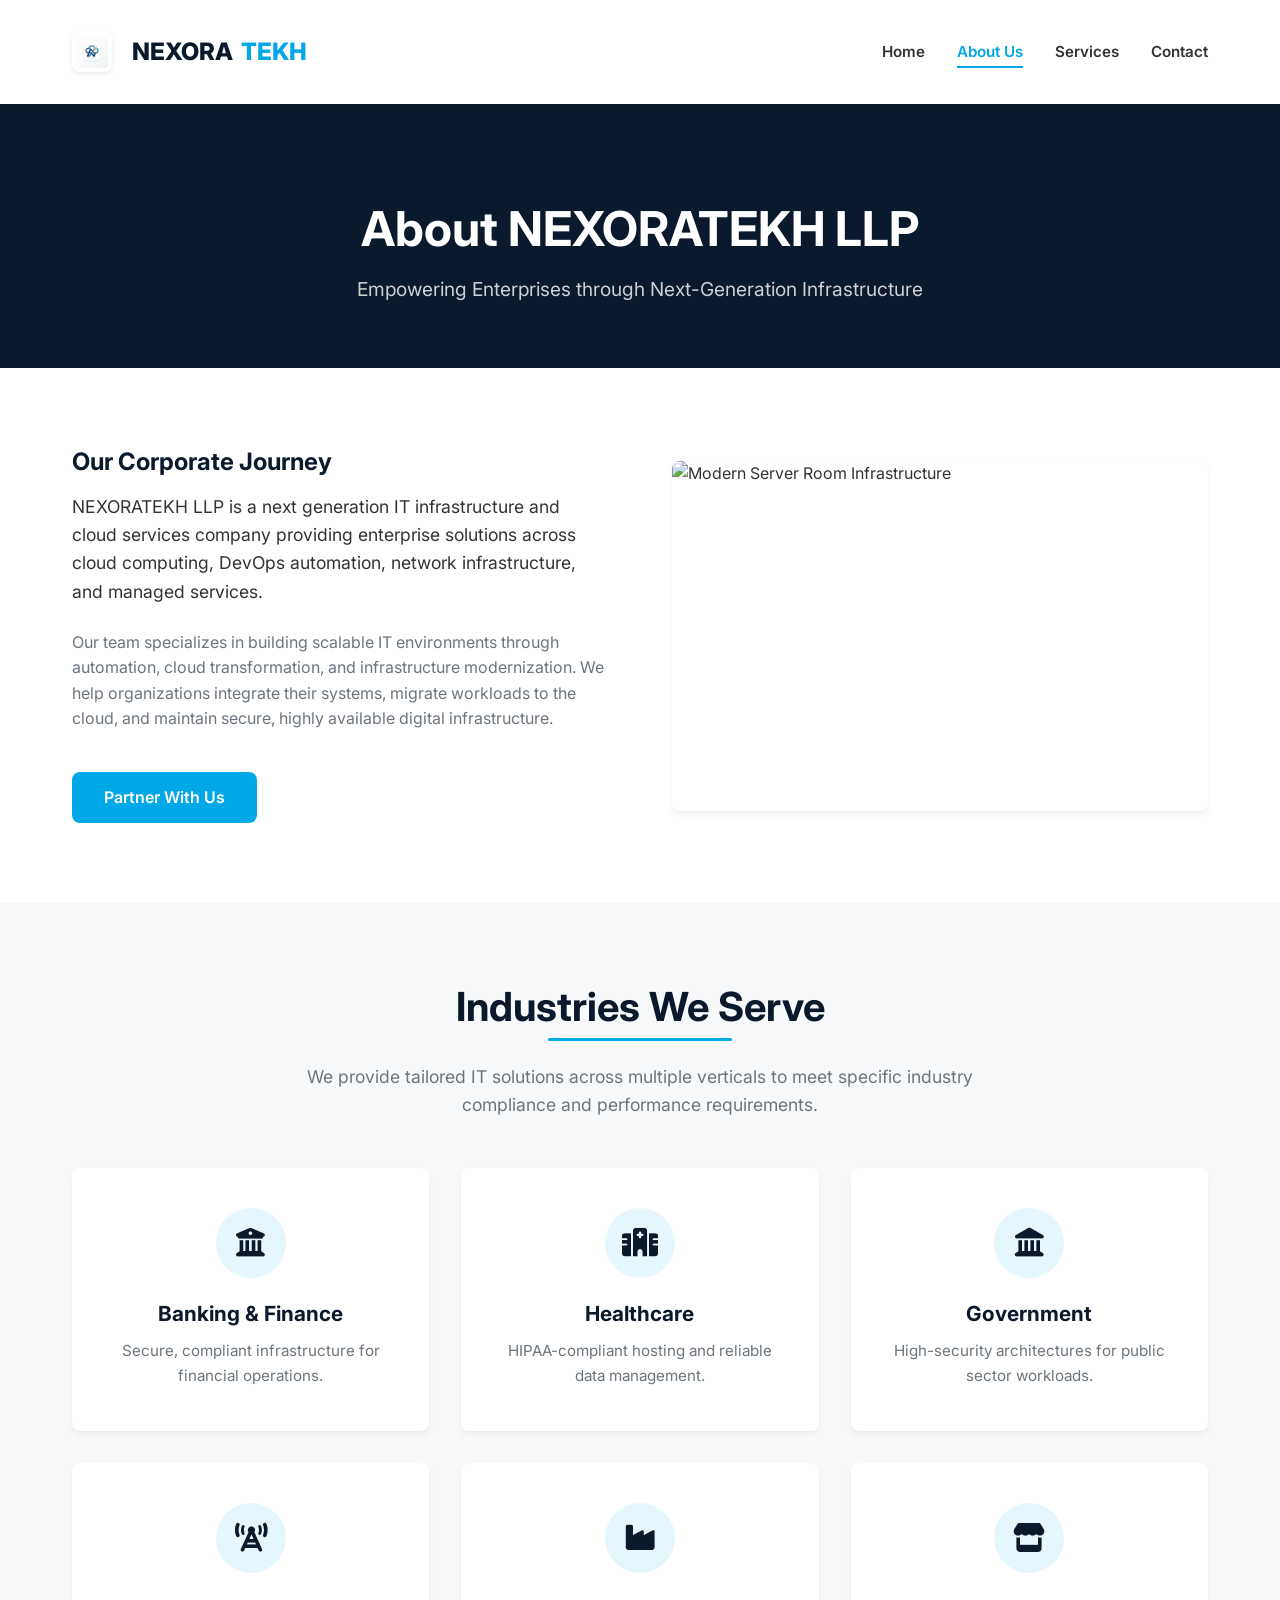
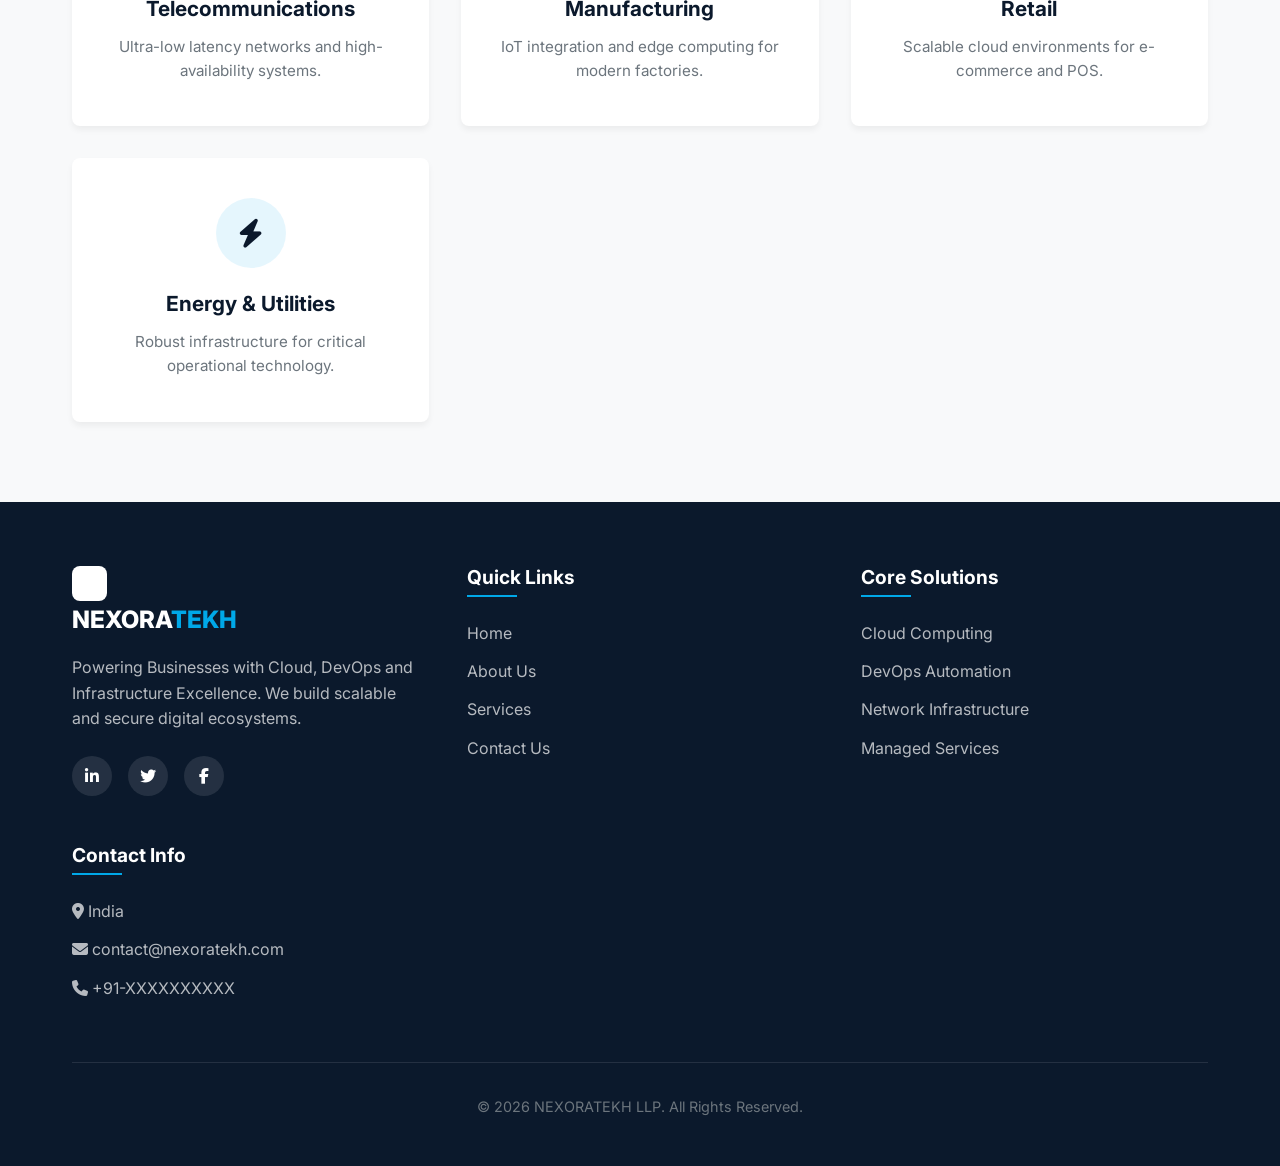
==== about.html @ eac4d5df "sample website" ====
<!DOCTYPE html>
<html lang="en">
<head>
    <meta charset="UTF-8">
    <meta name="viewport" content="width=device-width, initial-scale=1.0">
    <title>About Us | NEXORATEKH LLP</title>
    <meta name="description" content="NEXORATEKH LLP is a next generation IT infrastructure and cloud services company providing enterprise solutions.">
    
    <!-- Google Fonts -->
    <link rel="preconnect" href="https://fonts.googleapis.com">
    <link rel="preconnect" href="https://fonts.gstatic.com" crossorigin>
    <link href="https://fonts.googleapis.com/css2?family=Inter:wght@300;400;500;600;700;800&display=swap" rel="stylesheet">
    
    <!-- Font Awesome for Icons -->
    <link rel="stylesheet" href="https://cdnjs.cloudflare.com/ajax/libs/font-awesome/6.4.0/css/all.min.css">
    
    <!-- Custom CSS -->
    <link rel="stylesheet" href="styles.css">
</head>
<body>
    <!-- Global Header / Navigation -->
    <header>
        <div class="nav-container">
            <a href="index.html" class="logo">
                <img src="images/logo.png" alt="Nexoratekh Icon" class="logo-img">
                NEXORA<span>TEKH</span>
            </a>
            
            <button class="nav-toggle" id="nav-toggle" aria-label="Toggle navigation">
                <i class="fa-solid fa-bars"></i>
            </button>
            
            <nav class="nav-links" id="nav-links">
                <a href="index.html">Home</a>
                <a href="about.html" class="active">About Us</a>
                <a href="services.html">Services</a>
                <a href="contact.html">Contact</a>
            </nav>
        </div>
    </header>

    <!-- Page Header -->
    <section class="page-header">
        <div class="container animate-on-scroll">
            <h1>About NEXORATEKH LLP</h1>
            <p>Empowering Enterprises through Next-Generation Infrastructure</p>
        </div>
    </section>

    <!-- About Content -->
    <section class="section section-bg-white">
        <div class="container">
            <div class="about-grid">
                <div class="about-content animate-on-scroll">
                    <h2>Our Corporate Journey</h2>
                    <p style="font-size: 1.1rem; color: var(--text-main); margin-bottom: 1.5rem;">
                        NEXORATEKH LLP is a next generation IT infrastructure and cloud services company providing enterprise solutions across cloud computing, DevOps automation, network infrastructure, and managed services.
                    </p>
                    <p>
                        Our team specializes in building scalable IT environments through automation, cloud transformation, and infrastructure modernization. We help organizations integrate their systems, migrate workloads to the cloud, and maintain secure, highly available digital infrastructure.
                    </p>
                    <a href="contact.html" class="btn btn-primary" style="margin-top: 1.5rem;">Partner With Us</a>
                </div>
                <div class="about-image animate-on-scroll" style="transition-delay: 0.2s;">
                    <img src="https://images.unsplash.com/photo-1551434678-e076c223a692?ixlib=rb-4.0.3&auto=format&fit=crop&w=800&q=80" alt="Modern Server Room Infrastructure" style="width: 100%; height: auto; object-fit: cover; min-height: 350px;">
                </div>
            </div>
        </div>
    </section>

    <!-- Industries We Serve -->
    <section class="section section-bg-light">
        <div class="container">
            <div class="section-title animate-on-scroll">
                <h2>Industries We Serve</h2>
                <p>We provide tailored IT solutions across multiple verticals to meet specific industry compliance and performance requirements.</p>
            </div>
            
            <div class="industries-list">
                <div class="industry-item animate-on-scroll">
                    <div class="industry-icon"><i class="fa-solid fa-building-columns"></i></div>
                    <h3>Banking & Finance</h3>
                    <p>Secure, compliant infrastructure for financial operations.</p>
                </div>
                <div class="industry-item animate-on-scroll">
                    <div class="industry-icon"><i class="fa-solid fa-hospital"></i></div>
                    <h3>Healthcare</h3>
                    <p>HIPAA-compliant hosting and reliable data management.</p>
                </div>
                <div class="industry-item animate-on-scroll">
                    <div class="industry-icon"><i class="fa-solid fa-landmark"></i></div>
                    <h3>Government</h3>
                    <p>High-security architectures for public sector workloads.</p>
                </div>
                <div class="industry-item animate-on-scroll">
                    <div class="industry-icon"><i class="fa-solid fa-tower-cell"></i></div>
                    <h3>Telecommunications</h3>
                    <p>Ultra-low latency networks and high-availability systems.</p>
                </div>
                <div class="industry-item animate-on-scroll">
                    <div class="industry-icon"><i class="fa-solid fa-industry"></i></div>
                    <h3>Manufacturing</h3>
                    <p>IoT integration and edge computing for modern factories.</p>
                </div>
                <div class="industry-item animate-on-scroll">
                    <div class="industry-icon"><i class="fa-solid fa-store"></i></div>
                    <h3>Retail</h3>
                    <p>Scalable cloud environments for e-commerce and POS.</p>
                </div>
                <div class="industry-item animate-on-scroll">
                    <div class="industry-icon"><i class="fa-solid fa-bolt"></i></div>
                    <h3>Energy & Utilities</h3>
                    <p>Robust infrastructure for critical operational technology.</p>
                </div>
            </div>
        </div>
    </section>

    <!-- Global Footer -->
    <footer>
        <div class="container">
            <div class="footer-top">
                <div class="footer-col">
                    <a href="index.html" class="logo" style="color:var(--text-light); margin-bottom:1rem; display:inline-block;">
                        <img src="images/logo.png" alt="Nexoratekh Icon" class="logo-img" style="vertical-align: middle; margin-right: 5px;"> NEXORA<span style="color:var(--accent-color);">TEKH</span>
                    </a>
                    <p>Powering Businesses with Cloud, DevOps and Infrastructure Excellence. We build scalable and secure digital ecosystems.</p>
                    <div class="social-links">
                        <a href="#"><i class="fa-brands fa-linkedin-in"></i></a>
                        <a href="#"><i class="fa-brands fa-twitter"></i></a>
                        <a href="#"><i class="fa-brands fa-facebook-f"></i></a>
                    </div>
                </div>
                
                <div class="footer-col">
                    <h3>Quick Links</h3>
                    <ul class="footer-links">
                        <li><a href="index.html">Home</a></li>
                        <li><a href="about.html">About Us</a></li>
                        <li><a href="services.html">Services</a></li>
                        <li><a href="contact.html">Contact Us</a></li>
                    </ul>
                </div>
                
                <div class="footer-col">
                    <h3>Core Solutions</h3>
                    <ul class="footer-links">
                        <li><a href="services.html">Cloud Computing</a></li>
                        <li><a href="services.html">DevOps Automation</a></li>
                        <li><a href="services.html">Network Infrastructure</a></li>
                        <li><a href="services.html">Managed Services</a></li>
                    </ul>
                </div>
                
                <div class="footer-col">
                    <h3>Contact Info</h3>
                    <ul class="footer-links">
                        <li><i class="fa-solid fa-location-dot"></i> India</li>
                        <li><i class="fa-solid fa-envelope"></i> contact@nexoratekh.com</li>
                        <li><i class="fa-solid fa-phone"></i> +91-XXXXXXXXXX</li>
                    </ul>
                </div>
            </div>
            
            <div class="footer-bottom">
                <p>&copy; 2026 NEXORATEKH LLP. All Rights Reserved.</p>
            </div>
        </div>
    </footer>

    <!-- Custom Scripts -->
    <script src="script.js"></script>
</body>
</html>
---- styles.css ----
/* 
 * NEXORATEKH LLP - Corporate Website Styles
 * Primary colors: Dark Blue, Tech Blue, Cyan/Light Blue
 */

:root {
  /* Color Palette */
  --primary-color: #0B192C;
  --secondary-color: #1E3E62;
  --accent-color: #00A8E8;
  --accent-hover: #008CBA;
  
  --bg-light: #F8F9FA;
  --bg-white: #FFFFFF;
  --bg-gray: #E9ECEF;
  --bg-dark: #121212;
  
  --text-main: #333333;
  --text-muted: #6C757D;
  --text-light: #FFFFFF;
  
  /* Typography */
  --font-family: 'Inter', -apple-system, BlinkMacSystemFont, "Segoe UI", Roboto, "Helvetica Neue", Arial, sans-serif;
  
  /* Utilities */
  --transition-speed: 0.3s;
  --border-radius: 8px;
  --box-shadow: 0 4px 6px rgba(0, 0, 0, 0.05);
  --box-shadow-hover: 0 10px 20px rgba(0, 0, 0, 0.1);
}

/* Reset & Base Styles */
* {
  margin: 0;
  padding: 0;
  box-sizing: border-box;
}

html {
  scroll-behavior: smooth;
}

body {
  font-family: var(--font-family);
  color: var(--text-main);
  background-color: var(--bg-light);
  line-height: 1.6;
  overflow-x: hidden;
}

a {
  text-decoration: none;
  color: var(--accent-color);
  transition: color var(--transition-speed);
}

a:hover {
  color: var(--accent-hover);
}

ul {
  list-style: none;
}

img {
  max-width: 100%;
  height: auto;
  display: block;
}

/* Typography elements */
h1, h2, h3, h4, h5, h6 {
  color: var(--primary-color);
  margin-bottom: 1rem;
  font-weight: 700;
  line-height: 1.2;
}

p {
  margin-bottom: 1rem;
  color: var(--text-muted);
}

/* Layout Containers */
.container {
  max-width: 1200px;
  margin: 0 auto;
  padding: 0 2rem;
}

.section {
  padding: 5rem 0;
}

.section-bg-white {
  background-color: var(--bg-white);
}

.section-bg-light {
  background-color: var(--bg-light);
}

.section-bg-dark {
  background-color: var(--primary-color);
  color: var(--text-light);
}

.section-bg-dark h1, .section-bg-dark h2, .section-bg-dark h3, .section-bg-dark p {
  color: var(--text-light);
}

/* Section Titles */
.section-title {
  text-align: center;
  margin-bottom: 3rem;
}

.section-title h2 {
  font-size: 2.5rem;
  position: relative;
  display: inline-block;
}

.section-title h2::after {
  content: '';
  position: absolute;
  width: 50%;
  height: 3px;
  background-color: var(--accent-color);
  bottom: -10px;
  left: 25%;
  border-radius: 2px;
}

.section-title p {
  margin-top: 1rem;
  font-size: 1.1rem;
  max-width: 700px;
  margin-left: auto;
  margin-right: auto;
}

/* Buttons */
.btn {
  display: inline-block;
  padding: 0.8rem 2rem;
  border-radius: var(--border-radius);
  font-weight: 600;
  text-align: center;
  cursor: pointer;
  transition: all var(--transition-speed);
  border: none;
  font-size: 1rem;
}

.btn-primary {
  background-color: var(--accent-color);
  color: var(--bg-white);
}

.btn-primary:hover {
  background-color: var(--accent-hover);
  color: var(--bg-white);
  transform: translateY(-2px);
  box-shadow: 0 4px 10px rgba(0, 168, 232, 0.3);
}

.btn-secondary {
  background-color: transparent;
  color: var(--text-light);
  border: 2px solid var(--text-light);
}

.btn-secondary:hover {
  background-color: var(--text-light);
  color: var(--primary-color);
  transform: translateY(-2px);
}

.btn-outline {
  background-color: transparent;
  color: var(--primary-color);
  border: 2px solid var(--primary-color);
}

.btn-outline:hover {
  background-color: var(--primary-color);
  color: var(--text-light);
  transform: translateY(-2px);
}

/* Navigation */
header {
  background-color: var(--bg-white);
  box-shadow: 0 2px 10px rgba(0, 0, 0, 0.1);
  position: sticky;
  top: 0;
  z-index: 1000;
  transition: all var(--transition-speed);
}

.nav-container {
  display: flex;
  justify-content: space-between;
  align-items: center;
  padding: 1rem 2rem;
  max-width: 1200px;
  margin: 0 auto;
}

.logo {
  font-size: 1.5rem;
  font-weight: 800;
  color: var(--primary-color);
  display: flex;
  align-items: center;
  gap: 0.5rem;
}

.logo span {
  color: var(--accent-color);
}

.logo-img {
  width: 40px;
  height: 40px;
  object-fit: cover;
  border-radius: 8px; /* Rounded square */
  padding: 4px; /* Padding inside the box */
  background-color: var(--bg-white);
  box-shadow: 0 2px 5px rgba(0, 0, 0, 0.08); /* Light box shadow to define the box */
  margin-right: 12px;
  display: flex;
  align-items: center;
  justify-content: center;
}

.nav-links {
  display: flex;
  gap: 2rem;
  align-items: center;
}

.nav-links a {
  color: var(--text-main);
  font-weight: 600;
  font-size: 0.95rem;
  position: relative;
}

.nav-links a::after {
  content: '';
  position: absolute;
  width: 0;
  height: 2px;
  background-color: var(--accent-color);
  bottom: -4px;
  left: 0;
  transition: width var(--transition-speed);
}

.nav-links a:hover::after,
.nav-links a.active::after {
  width: 100%;
}

.nav-links a:hover,
.nav-links a.active {
  color: var(--accent-color);
}

.nav-toggle {
  display: none;
  background: none;
  border: none;
  font-size: 1.5rem;
  color: var(--primary-color);
  cursor: pointer;
}

/* Hero Section */
.hero {
  background: linear-gradient(135deg, var(--primary-color) 0%, var(--secondary-color) 100%);
  color: var(--text-light);
  padding: 8rem 0;
  text-align: center;
  position: relative;
  overflow: hidden;
}

.hero::before {
  content: '';
  position: absolute;
  top: 0;
  left: 0;
  width: 100%;
  height: 100%;
  background: url('data:image/svg+xml;utf8,<svg width="100" height="100" viewBox="0 0 100 100" xmlns="http://www.w3.org/2000/svg"><circle cx="50" cy="50" r="1" fill="rgba(255,255,255,0.1)"/></svg>') repeat;
  opacity: 0.5;
  z-index: 0;
}

.hero-content {
  position: relative;
  z-index: 1;
  max-width: 800px;
  margin: 0 auto;
}

.hero h1 {
  color: var(--text-light);
  font-size: 3.5rem;
  margin-bottom: 1.5rem;
  font-weight: 800;
  animation: fadeUp 1s ease-out;
}

.hero p {
  color: rgba(255, 255, 255, 0.9);
  font-size: 1.25rem;
  margin-bottom: 2.5rem;
  animation: fadeUp 1.2s ease-out;
}

.hero-btns {
  display: flex;
  gap: 1rem;
  justify-content: center;
  animation: fadeUp 1.4s ease-out;
}

/* Service Cards */
.services-grid {
  display: grid;
  grid-template-columns: repeat(auto-fit, minmax(300px, 1fr));
  gap: 2rem;
}

.service-card {
  background-color: var(--bg-white);
  border-radius: var(--border-radius);
  padding: 2.5rem 2rem;
  box-shadow: var(--box-shadow);
  transition: all var(--transition-speed);
  border-top: 4px solid transparent;
  height: 100%;
  display: flex;
  flex-direction: column;
  overflow: hidden;
}

.service-card-img {
  width: calc(100% + 4rem);
  margin: -2.5rem -2rem 1.5rem -2rem;
  height: 160px;
  object-fit: cover;
  border-bottom: 2px solid var(--bg-gray);
}


.service-card:hover {
  transform: translateY(-10px);
  box-shadow: var(--box-shadow-hover);
  border-top-color: var(--accent-color);
}

.service-icon {
  font-size: 2.5rem;
  color: var(--accent-color);
  margin-bottom: 1.5rem;
  background-color: rgba(0, 168, 232, 0.1);
  width: 80px;
  height: 80px;
  display: flex;
  align-items: center;
  justify-content: center;
  border-radius: 50%;
}

.service-card h3 {
  font-size: 1.4rem;
  margin-bottom: 1rem;
}

.service-card p {
  flex-grow: 1;
}

.service-card ul {
  margin-top: 1.5rem;
  margin-bottom: 1.5rem;
}

.service-card ul li {
  position: relative;
  padding-left: 1.5rem;
  margin-bottom: 0.5rem;
  color: var(--text-muted);
}

.service-card ul li::before {
  content: '✓';
  position: absolute;
  left: 0;
  color: var(--accent-color);
  font-weight: bold;
}

/* Tech Partners */
.partners-grid {
  display: grid;
  grid-template-columns: repeat(auto-fit, minmax(200px, 1fr));
  gap: 2rem;
  text-align: center;
}

.partner-category {
  background: var(--bg-white);
  padding: 1.5rem;
  border-radius: var(--border-radius);
  box-shadow: var(--box-shadow);
}

.partner-category h3 {
  font-size: 1.2rem;
  margin-bottom: 1rem;
  color: var(--secondary-color);
  border-bottom: 2px solid var(--bg-gray);
  padding-bottom: 0.5rem;
}

.partner-category ul li {
  padding: 0.5rem 0;
  color: var(--text-muted);
  font-weight: 500;
}

/* Why Choose Us & Process */
.features-grid, .process-grid {
  display: grid;
  grid-template-columns: repeat(auto-fit, minmax(250px, 1fr));
  gap: 2rem;
}

.feature-card, .process-card {
  text-align: center;
  padding: 2rem;
  background-color: var(--bg-white);
  border-radius: var(--border-radius);
  box-shadow: var(--box-shadow);
  transition: transform var(--transition-speed);
}

.process-card h3 {
  color: var(--primary-color);
}

.process-card p {
  color: var(--text-muted);
}

.feature-card:hover, .process-card:hover {
  transform: translateY(-5px);
}

.feature-icon, .process-icon {
  font-size: 3rem;
  color: var(--secondary-color);
  margin-bottom: 1rem;
}

.process-card {
  position: relative;
}

/* Draw line between process steps on desktop */
@media (min-width: 768px) {
  .process-grid {
    grid-template-columns: repeat(4, 1fr);
  }
}

/* Footer */
footer {
  background-color: var(--primary-color);
  color: rgba(255, 255, 255, 0.7);
  padding: 4rem 0 2rem;
}

.footer-top {
  display: grid;
  grid-template-columns: repeat(auto-fit, minmax(250px, 1fr));
  gap: 3rem;
  margin-bottom: 3rem;
}

.footer-col h3 {
  color: var(--text-light);
  font-size: 1.2rem;
  margin-bottom: 1.5rem;
  position: relative;
  padding-bottom: 0.5rem;
}

.footer-col h3::after {
  content: '';
  position: absolute;
  left: 0;
  bottom: 0;
  width: 50px;
  height: 2px;
  background-color: var(--accent-color);
}

.footer-col .logo-img {
  width: 35px;
  height: 35px;
  background-color: transparent; /* Remove background on footer */
  box-shadow: none; /* Remove shadow on footer */
  padding: 0;
  filter: brightness(0) invert(1);
}

.footer-col p {
  color: rgba(255, 255, 255, 0.7);
}

.footer-links li {
  margin-bottom: 0.8rem;
}

.footer-links a {
  color: rgba(255, 255, 255, 0.7);
  transition: all var(--transition-speed);
}

.footer-links a:hover {
  color: var(--accent-color);
  padding-left: 5px;
}

.social-links {
  display: flex;
  gap: 1rem;
  margin-top: 1.5rem;
}

.social-links a {
  display: flex;
  align-items: center;
  justify-content: center;
  width: 40px;
  height: 40px;
  background-color: rgba(255, 255, 255, 0.1);
  border-radius: 50%;
  color: var(--text-light);
  transition: all var(--transition-speed);
}

.social-links a:hover {
  background-color: var(--accent-color);
  transform: translateY(-3px);
}

.footer-bottom {
  text-align: center;
  padding-top: 2rem;
  border-top: 1px solid rgba(255, 255, 255, 0.1);
  font-size: 0.9rem;
}

/* Contact Page Specific */
.contact-container {
  display: grid;
  grid-template-columns: 1fr 1fr;
  gap: 4rem;
}

.contact-info-item {
  display: flex;
  align-items: flex-start;
  margin-bottom: 2rem;
}

.contact-info-icon {
  font-size: 1.5rem;
  color: var(--accent-color);
  margin-right: 1.5rem;
  margin-top: 0.2rem;
}

.contact-form {
  background-color: var(--bg-white);
  padding: 3rem;
  border-radius: var(--border-radius);
  box-shadow: var(--box-shadow);
}

.form-group {
  margin-bottom: 1.5rem;
}

.form-control {
  width: 100%;
  padding: 1rem;
  border: 1px solid #ddd;
  border-radius: 4px;
  font-family: inherit;
  font-size: 1rem;
  transition: border-color var(--transition-speed);
}

.form-control:focus {
  outline: none;
  border-color: var(--accent-color);
  box-shadow: 0 0 0 3px rgba(0, 168, 232, 0.1);
}

textarea.form-control {
  resize: vertical;
  min-height: 150px;
}

.map-container {
  margin-top: 4rem;
  border-radius: var(--border-radius);
  overflow: hidden;
  height: 400px;
  background-color: #eee; /* Placeholder bg */
  display: flex;
  align-items: center;
  justify-content: center;
  position: relative;
}

/* About Page Specific */
.about-grid {
  display: grid;
  grid-template-columns: 1fr 1fr;
  gap: 4rem;
  align-items: center;
}

.about-image {
  border-radius: var(--border-radius);
  overflow: hidden;
  box-shadow: var(--box-shadow);
}

.industries-list {
  display: grid;
  grid-template-columns: repeat(auto-fit, minmax(280px, 1fr));
  gap: 2rem;
  margin-top: 3rem;
}

.industry-item {
  background-color: var(--bg-white);
  padding: 2.5rem 2rem;
  border-radius: var(--border-radius);
  box-shadow: var(--box-shadow);
  transition: transform var(--transition-speed), box-shadow var(--transition-speed);
  text-align: center;
  display: flex;
  flex-direction: column;
  align-items: center;
  border-bottom: 3px solid transparent;
}

.industry-item:hover {
  transform: translateY(-5px);
  box-shadow: var(--box-shadow-hover);
  border-bottom: 3px solid var(--accent-color);
}

.industry-icon {
  width: 70px;
  height: 70px;
  background-color: rgba(0, 168, 232, 0.1);
  color: var(--primary-color);
  font-size: 1.8rem;
  display: flex;
  align-items: center;
  justify-content: center;
  border-radius: 50%;
  margin-bottom: 1.5rem;
  transition: background-color var(--transition-speed), color var(--transition-speed);
}

.industry-item:hover .industry-icon {
  background-color: var(--accent-color);
  color: var(--bg-white);
}

.industry-item h3 {
  font-size: 1.3rem;
  margin-bottom: 0.8rem;
  color: var(--primary-color);
}

.industry-item p {
  font-size: 0.95rem;
  color: var(--text-muted);
  margin-bottom: 0;
}

/* Animations */
@keyframes fadeUp {
  from {
    opacity: 0;
    transform: translateY(30px);
  }
  to {
    opacity: 1;
    transform: translateY(0);
  }
}

.animate-on-scroll {
  opacity: 0;
  transform: translateY(30px);
  transition: opacity 0.6s ease-out, transform 0.6s ease-out;
}

.animate-on-scroll.visible {
  opacity: 1;
  transform: translateY(0);
}

/* Page Header (Inner pages) */
.page-header {
  background: var(--primary-color);
  color: var(--text-light);
  padding: 6rem 0 4rem;
  text-align: center;
}

.page-header h1 {
  color: var(--text-light);
  font-size: 3rem;
}

.page-header p {
  color: rgba(255, 255, 255, 0.8);
  font-size: 1.2rem;
  max-width: 600px;
  margin: 0 auto;
}

/* Responsive */
@media (max-width: 992px) {
  .hero h1 { font-size: 2.8rem; }
  .contact-container { grid-template-columns: 1fr; }
  .about-grid { grid-template-columns: 1fr; }
}

@media (max-width: 768px) {
  .nav-toggle { display: block; }
  
  .nav-links {
    position: absolute;
    top: 100%;
    left: 0;
    width: 100%;
    background-color: var(--bg-white);
    flex-direction: column;
    gap: 0;
    max-height: 0;
    overflow: hidden;
    transition: max-height 0.3s ease-in-out;
    box-shadow: 0 4px 6px rgba(0,0,0,0.1);
  }
  
  .nav-links.active {
    max-height: 400px;
  }
  
  .nav-links a {
    display: block;
    padding: 1rem 2rem;
    border-bottom: 1px solid var(--bg-gray);
    width: 100%;
  }
  
  .nav-links a::after { display: none; }
  
  .hero { padding: 6rem 0; }
  .hero h1 { font-size: 2.2rem; }
  .section { padding: 4rem 0; }
  .section-title h2 { font-size: 2rem; }
}
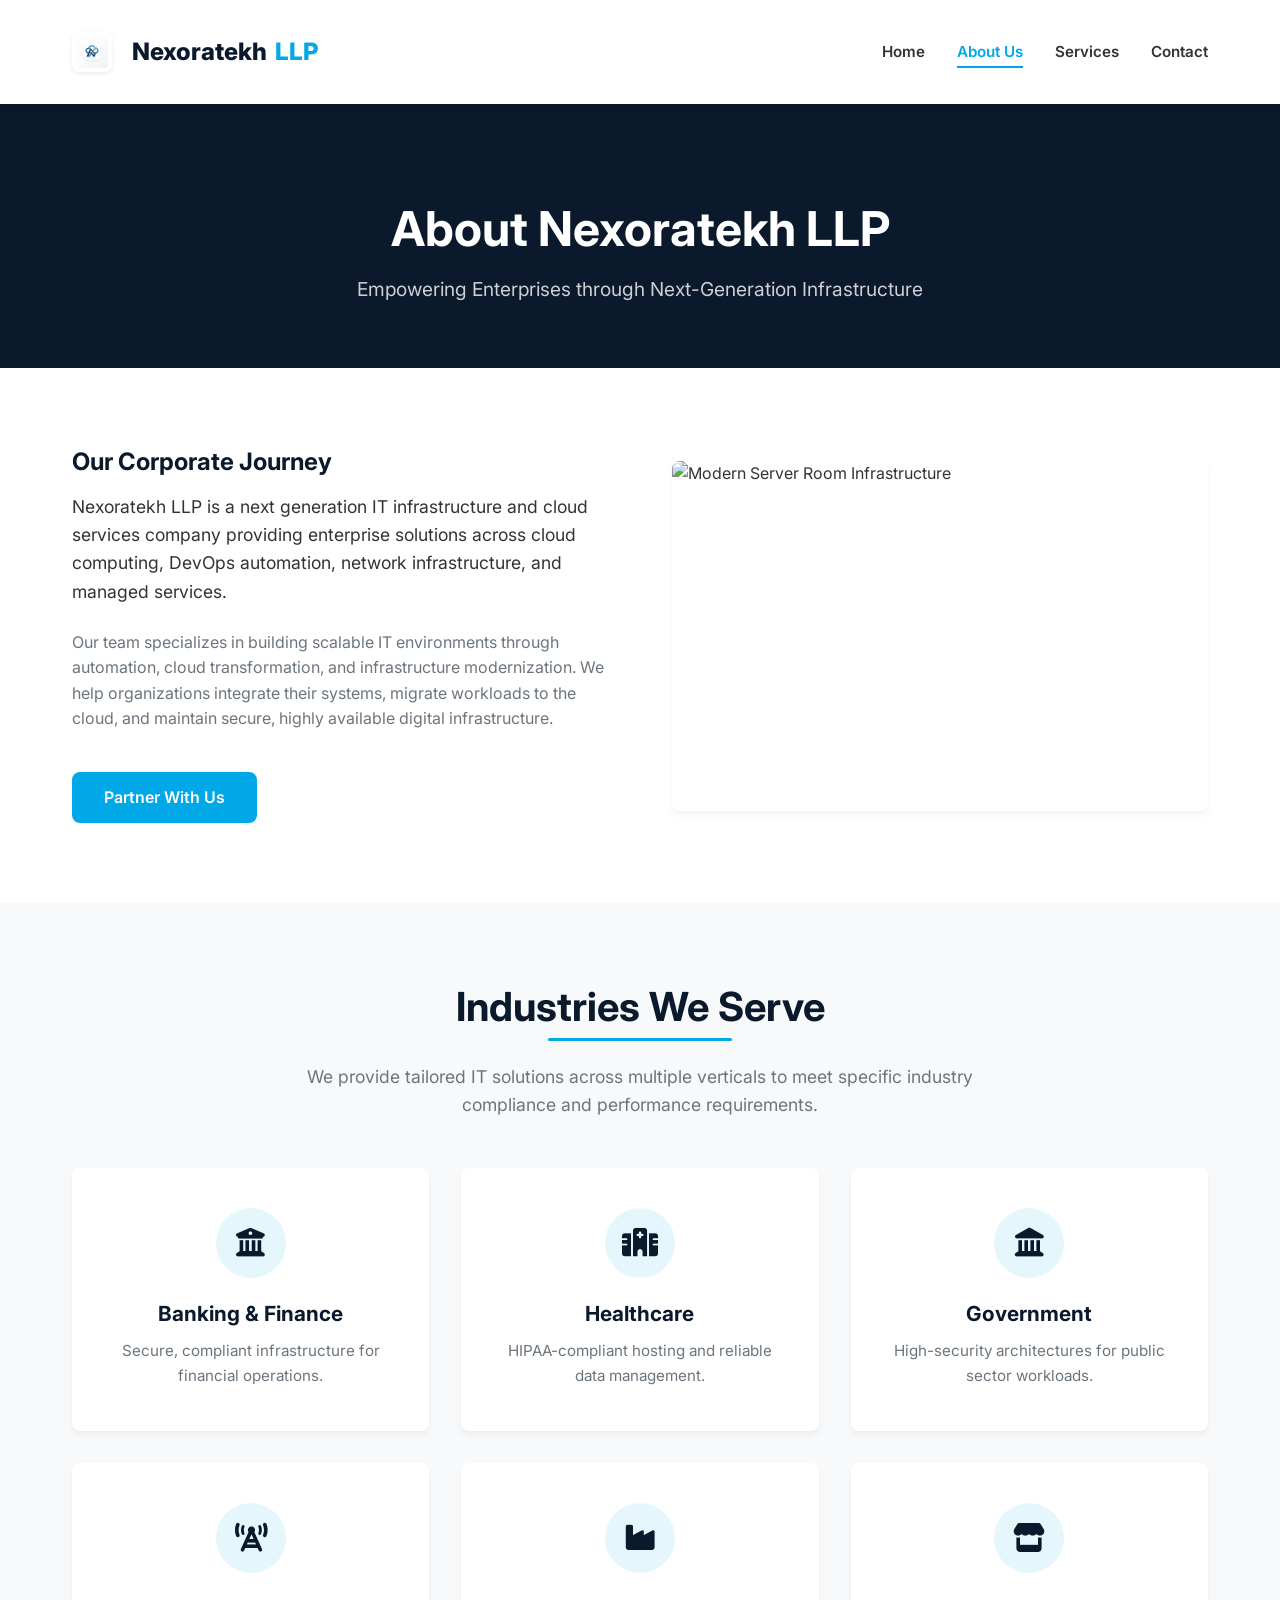
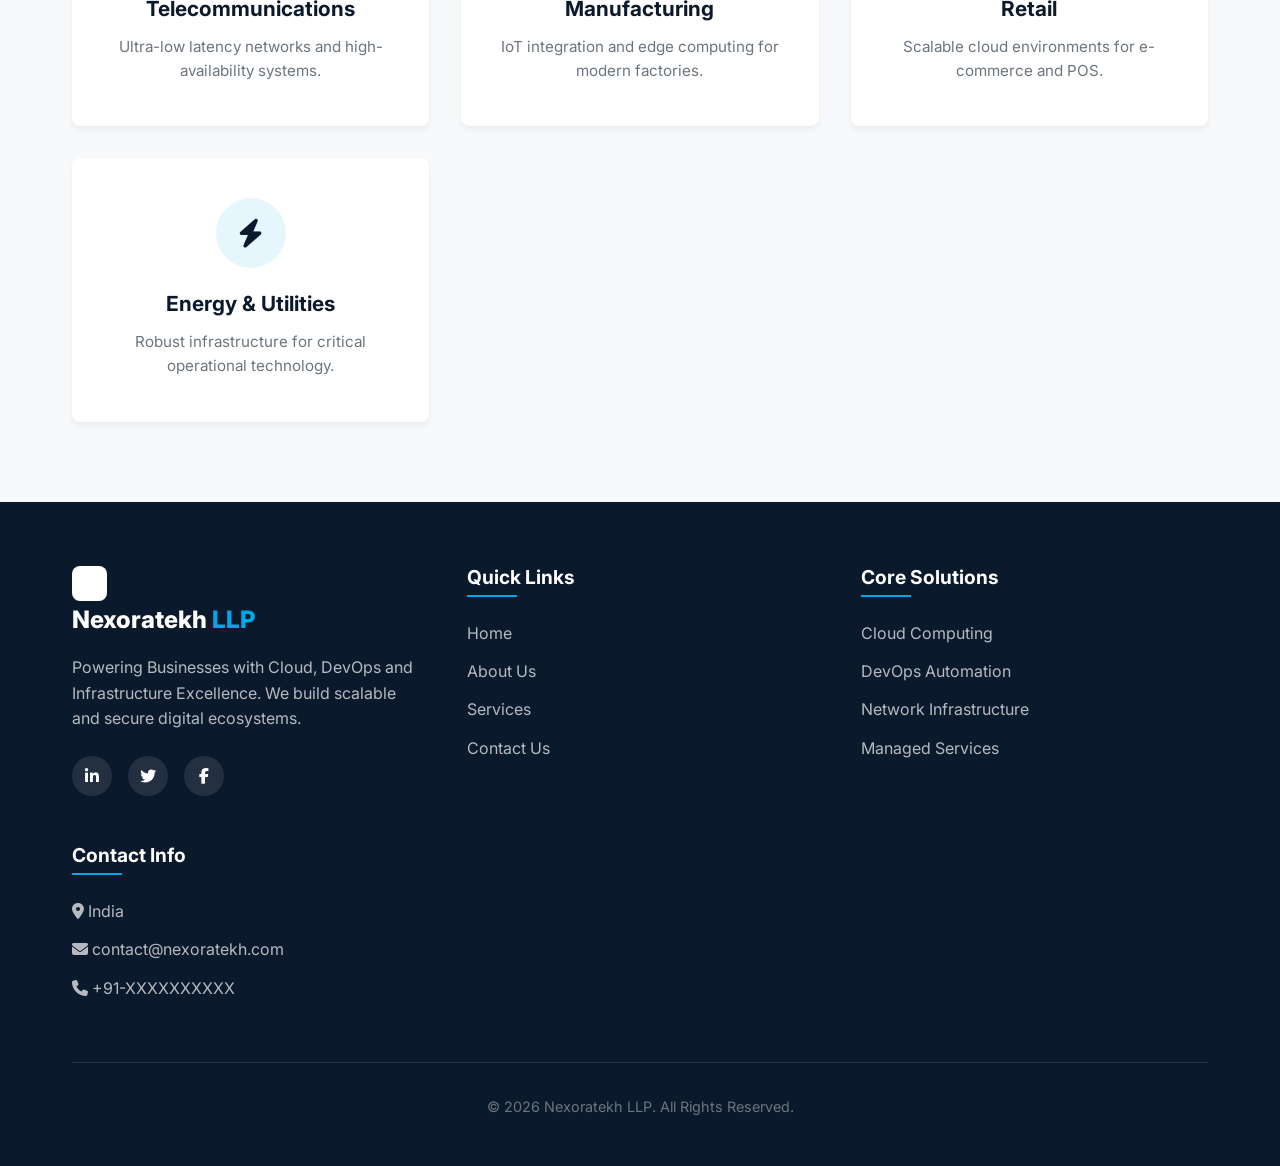
==== commit 41625d35: "update" ====
--- a/about.html
+++ b/about.html
@@ -3,8 +3,8 @@
 <head>
     <meta charset="UTF-8">
     <meta name="viewport" content="width=device-width, initial-scale=1.0">
-    <title>About Us | NEXORATEKH LLP</title>
-    <meta name="description" content="NEXORATEKH LLP is a next generation IT infrastructure and cloud services company providing enterprise solutions.">
+    <title>About Us | Nexoratekh LLP</title>
+    <meta name="description" content="Nexoratekh LLP is a next generation IT infrastructure and cloud services company providing enterprise solutions.">
     
     <!-- Google Fonts -->
     <link rel="preconnect" href="https://fonts.googleapis.com">
@@ -23,7 +23,7 @@
         <div class="nav-container">
             <a href="index.html" class="logo">
                 <img src="images/logo.png" alt="Nexoratekh Icon" class="logo-img">
-                NEXORA<span>TEKH</span>
+                Nexoratekh <span>LLP</span>
             </a>
             
             <button class="nav-toggle" id="nav-toggle" aria-label="Toggle navigation">
@@ -42,7 +42,7 @@
     <!-- Page Header -->
     <section class="page-header">
         <div class="container animate-on-scroll">
-            <h1>About NEXORATEKH LLP</h1>
+            <h1>About Nexoratekh LLP</h1>
             <p>Empowering Enterprises through Next-Generation Infrastructure</p>
         </div>
     </section>
@@ -54,7 +54,7 @@
                 <div class="about-content animate-on-scroll">
                     <h2>Our Corporate Journey</h2>
                     <p style="font-size: 1.1rem; color: var(--text-main); margin-bottom: 1.5rem;">
-                        NEXORATEKH LLP is a next generation IT infrastructure and cloud services company providing enterprise solutions across cloud computing, DevOps automation, network infrastructure, and managed services.
+                        Nexoratekh LLP is a next generation IT infrastructure and cloud services company providing enterprise solutions across cloud computing, DevOps automation, network infrastructure, and managed services.
                     </p>
                     <p>
                         Our team specializes in building scalable IT environments through automation, cloud transformation, and infrastructure modernization. We help organizations integrate their systems, migrate workloads to the cloud, and maintain secure, highly available digital infrastructure.
@@ -122,7 +122,7 @@
             <div class="footer-top">
                 <div class="footer-col">
                     <a href="index.html" class="logo" style="color:var(--text-light); margin-bottom:1rem; display:inline-block;">
-                        <img src="images/logo.png" alt="Nexoratekh Icon" class="logo-img" style="vertical-align: middle; margin-right: 5px;"> NEXORA<span style="color:var(--accent-color);">TEKH</span>
+                        <img src="images/logo.png" alt="Nexoratekh Icon" class="logo-img" style="vertical-align: middle; margin-right: 5px;"> Nexoratekh <span style="color:var(--accent-color);">LLP</span>
                     </a>
                     <p>Powering Businesses with Cloud, DevOps and Infrastructure Excellence. We build scalable and secure digital ecosystems.</p>
                     <div class="social-links">
@@ -163,7 +163,7 @@
             </div>
             
             <div class="footer-bottom">
-                <p>&copy; 2026 NEXORATEKH LLP. All Rights Reserved.</p>
+                <p>&copy; 2026 Nexoratekh LLP. All Rights Reserved.</p>
             </div>
         </div>
     </footer>
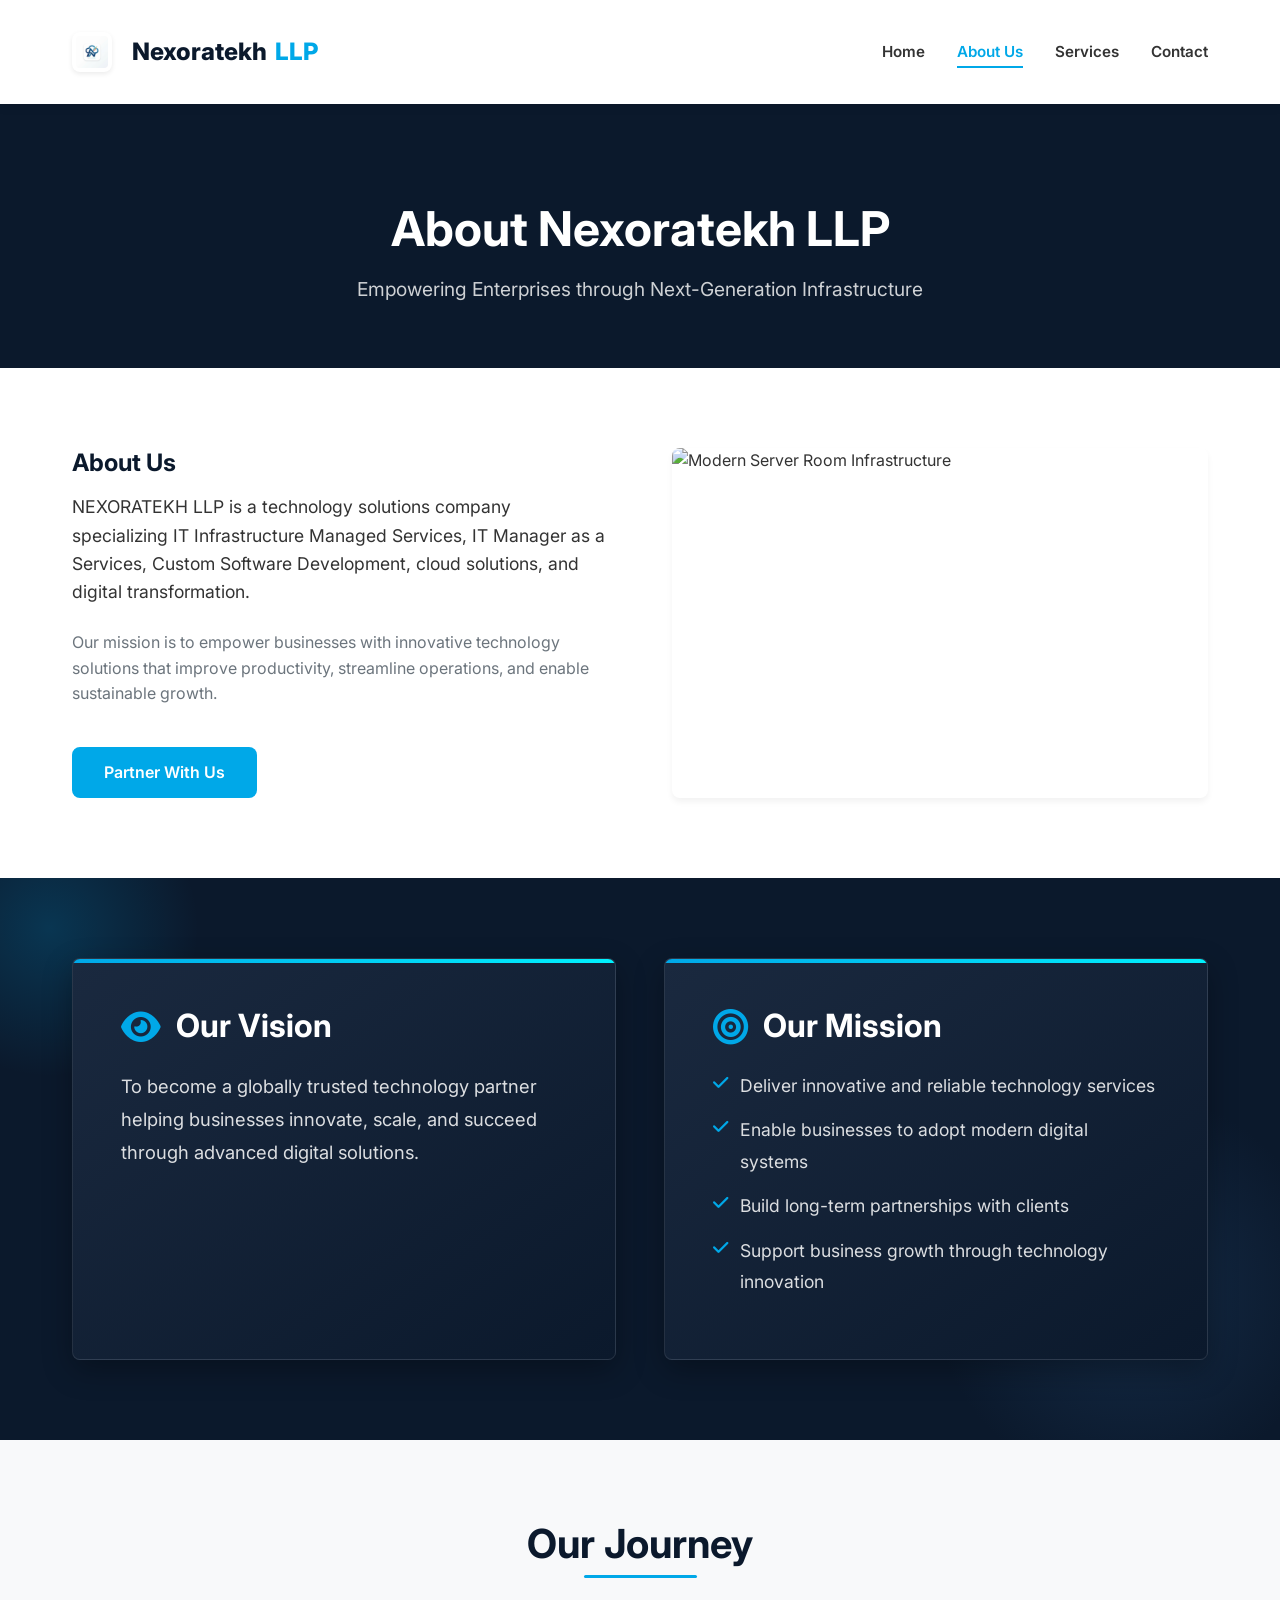
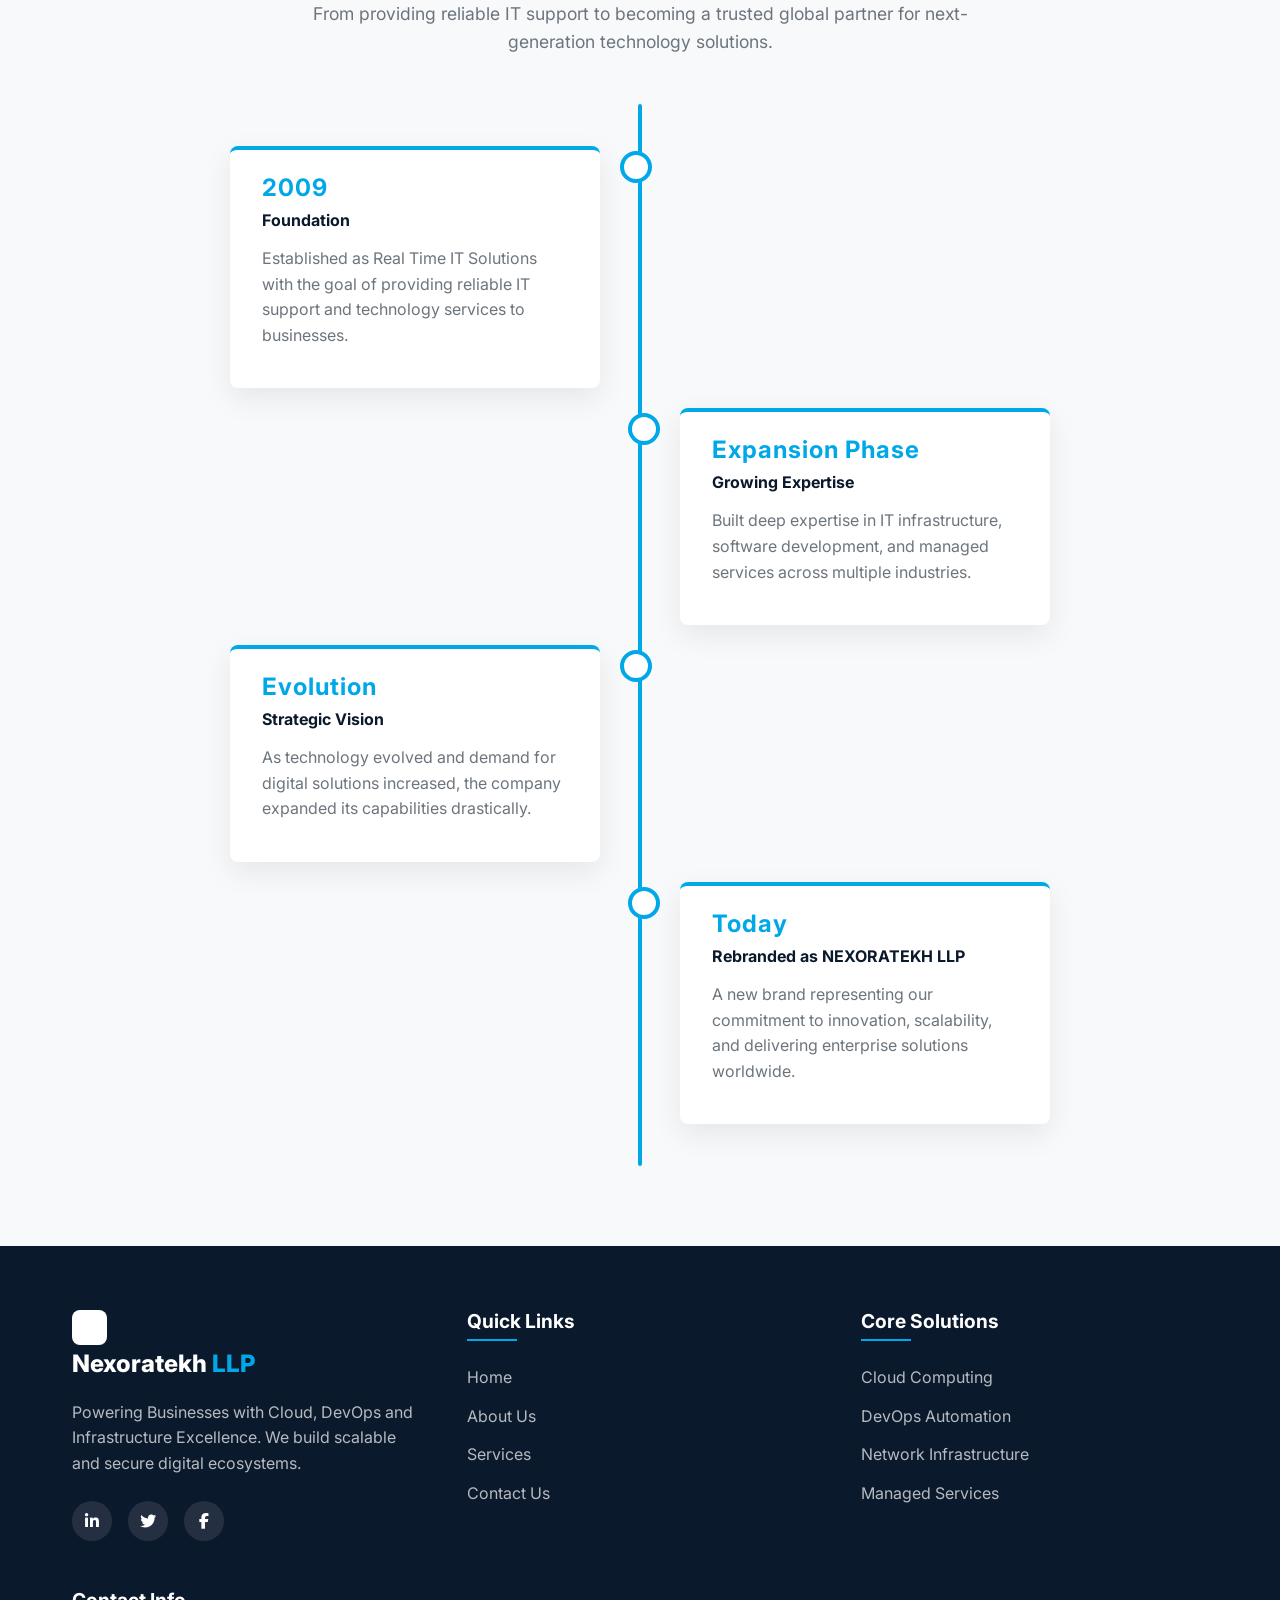
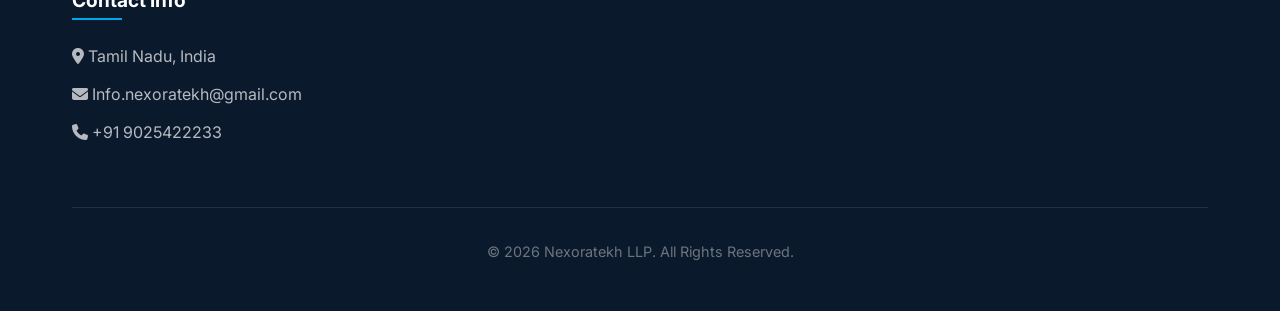
==== commit 762fa66f: "update-content" ====
--- a/about.html
+++ b/about.html
@@ -52,12 +52,12 @@
         <div class="container">
             <div class="about-grid">
                 <div class="about-content animate-on-scroll">
-                    <h2>Our Corporate Journey</h2>
+                    <h2>About Us</h2>
                     <p style="font-size: 1.1rem; color: var(--text-main); margin-bottom: 1.5rem;">
-                        Nexoratekh LLP is a next generation IT infrastructure and cloud services company providing enterprise solutions across cloud computing, DevOps automation, network infrastructure, and managed services.
+                        NEXORATEKH LLP is a technology solutions company specializing IT Infrastructure Managed Services, IT Manager as a Services, Custom Software Development, cloud solutions, and digital transformation.
                     </p>
                     <p>
-                        Our team specializes in building scalable IT environments through automation, cloud transformation, and infrastructure modernization. We help organizations integrate their systems, migrate workloads to the cloud, and maintain secure, highly available digital infrastructure.
+                        Our mission is to empower businesses with innovative technology solutions that improve productivity, streamline operations, and enable sustainable growth.
                     </p>
                     <a href="contact.html" class="btn btn-primary" style="margin-top: 1.5rem;">Partner With Us</a>
                 </div>
@@ -68,49 +68,71 @@
         </div>
     </section>
 
-    <!-- Industries We Serve -->
+    <!-- Vision & Mission Glass Cards -->
+    <section class="section section-bg-dark" style="position: relative; overflow: hidden;">
+        <!-- decorative bg glow circles -->
+        <div style="position: absolute; top: -100px; left: -100px; width: 300px; height: 300px; background: radial-gradient(circle, rgba(0,168,232,0.2) 0%, rgba(0,0,0,0) 70%); border-radius: 50%;"></div>
+        <div style="position: absolute; bottom: -50px; right: -50px; width: 400px; height: 400px; background: radial-gradient(circle, rgba(30,62,98,0.5) 0%, rgba(0,0,0,0) 70%); border-radius: 50%;"></div>
+        
+        <div class="container" style="position: relative; z-index: 1;">
+            <div class="about-grid" style="grid-template-columns: 1fr 1fr; gap: 3rem;">
+                <!-- Vision -->
+                <div class="vm-card animate-on-scroll">
+                    <h2><i class="fa-solid fa-eye vm-icon"></i> Our Vision</h2>
+                    <p style="font-size: 1.15rem; line-height: 1.8; margin-top: 1.5rem;">
+                        To become a globally trusted technology partner helping businesses innovate, scale, and succeed through advanced digital solutions.
+                    </p>
+                </div>
+                <!-- Mission -->
+                <div class="vm-card animate-on-scroll" style="transition-delay: 0.2s;">
+                    <h2><i class="fa-solid fa-bullseye vm-icon"></i> Our Mission</h2>
+                    <ul class="styled-list" style="margin-top: 1.5rem;">
+                        <li><i class="fa-solid fa-check text-accent" style="margin-right:12px; margin-top:4px;"></i> Deliver innovative and reliable technology services</li>
+                        <li><i class="fa-solid fa-check text-accent" style="margin-right:12px; margin-top:4px;"></i> Enable businesses to adopt modern digital systems</li>
+                        <li><i class="fa-solid fa-check text-accent" style="margin-right:12px; margin-top:4px;"></i> Build long-term partnerships with clients</li>
+                        <li><i class="fa-solid fa-check text-accent" style="margin-right:12px; margin-top:4px;"></i> Support business growth through technology innovation</li>
+                    </ul>
+                </div>
+            </div>
+        </div>
+    </section>
+
+    <!-- Our Journey Timeline -->
     <section class="section section-bg-light">
         <div class="container">
             <div class="section-title animate-on-scroll">
-                <h2>Industries We Serve</h2>
-                <p>We provide tailored IT solutions across multiple verticals to meet specific industry compliance and performance requirements.</p>
+                <h2>Our Journey</h2>
+                <p>From providing reliable IT support to becoming a trusted global partner for next-generation technology solutions.</p>
             </div>
             
-            <div class="industries-list">
-                <div class="industry-item animate-on-scroll">
-                    <div class="industry-icon"><i class="fa-solid fa-building-columns"></i></div>
-                    <h3>Banking & Finance</h3>
-                    <p>Secure, compliant infrastructure for financial operations.</p>
+            <div class="timeline animate-on-scroll">
+                <div class="timeline-item left">
+                    <div class="timeline-content">
+                        <h3 style="color: var(--accent-color); margin-bottom: 0.5rem;">2009</h3>
+                        <h4 style="margin-bottom: 1rem; color: var(--primary-color);">Foundation</h4>
+                        <p>Established as Real Time IT Solutions with the goal of providing reliable IT support and technology services to businesses.</p>
+                    </div>
                 </div>
-                <div class="industry-item animate-on-scroll">
-                    <div class="industry-icon"><i class="fa-solid fa-hospital"></i></div>
-                    <h3>Healthcare</h3>
-                    <p>HIPAA-compliant hosting and reliable data management.</p>
+                <div class="timeline-item right">
+                    <div class="timeline-content">
+                        <h3 style="color: var(--accent-color); margin-bottom: 0.5rem;">Expansion Phase</h3>
+                        <h4 style="margin-bottom: 1rem; color: var(--primary-color);">Growing Expertise</h4>
+                        <p>Built deep expertise in IT infrastructure, software development, and managed services across multiple industries.</p>
+                    </div>
                 </div>
-                <div class="industry-item animate-on-scroll">
-                    <div class="industry-icon"><i class="fa-solid fa-landmark"></i></div>
-                    <h3>Government</h3>
-                    <p>High-security architectures for public sector workloads.</p>
+                <div class="timeline-item left">
+                    <div class="timeline-content">
+                        <h3 style="color: var(--accent-color); margin-bottom: 0.5rem;">Evolution</h3>
+                        <h4 style="margin-bottom: 1rem; color: var(--primary-color);">Strategic Vision</h4>
+                        <p>As technology evolved and demand for digital solutions increased, the company expanded its capabilities drastically.</p>
+                    </div>
                 </div>
-                <div class="industry-item animate-on-scroll">
-                    <div class="industry-icon"><i class="fa-solid fa-tower-cell"></i></div>
-                    <h3>Telecommunications</h3>
-                    <p>Ultra-low latency networks and high-availability systems.</p>
-                </div>
-                <div class="industry-item animate-on-scroll">
-                    <div class="industry-icon"><i class="fa-solid fa-industry"></i></div>
-                    <h3>Manufacturing</h3>
-                    <p>IoT integration and edge computing for modern factories.</p>
-                </div>
-                <div class="industry-item animate-on-scroll">
-                    <div class="industry-icon"><i class="fa-solid fa-store"></i></div>
-                    <h3>Retail</h3>
-                    <p>Scalable cloud environments for e-commerce and POS.</p>
-                </div>
-                <div class="industry-item animate-on-scroll">
-                    <div class="industry-icon"><i class="fa-solid fa-bolt"></i></div>
-                    <h3>Energy & Utilities</h3>
-                    <p>Robust infrastructure for critical operational technology.</p>
+                <div class="timeline-item right">
+                    <div class="timeline-content">
+                        <h3 style="color: var(--accent-color); margin-bottom: 0.5rem;">Today</h3>
+                        <h4 style="margin-bottom: 1rem; color: var(--primary-color);">Rebranded as NEXORATEKH LLP</h4>
+                        <p>A new brand representing our commitment to innovation, scalability, and delivering enterprise solutions worldwide.</p>
+                    </div>
                 </div>
             </div>
         </div>
@@ -155,9 +177,9 @@
                 <div class="footer-col">
                     <h3>Contact Info</h3>
                     <ul class="footer-links">
-                        <li><i class="fa-solid fa-location-dot"></i> India</li>
-                        <li><i class="fa-solid fa-envelope"></i> contact@nexoratekh.com</li>
-                        <li><i class="fa-solid fa-phone"></i> +91-XXXXXXXXXX</li>
+                        <li><i class="fa-solid fa-location-dot"></i> Tamil Nadu, India</li>
+                        <li><i class="fa-solid fa-envelope"></i> Info.nexoratekh@gmail.com</li>
+                        <li><i class="fa-solid fa-phone"></i> +91 9025422233</li>
                     </ul>
                 </div>
             </div>
--- a/styles.css
+++ b/styles.css
@@ -789,3 +789,138 @@
   .section { padding: 4rem 0; }
   .section-title h2 { font-size: 2rem; }
 }
+
+/* --------------------------------------
+   Modern About Page Styles Added
+----------------------------------------- */
+
+/* Timeline styling for Our Journey */
+.timeline {
+  position: relative;
+  max-width: 900px;
+  margin: 0 auto;
+  padding: 2rem 0;
+}
+.timeline::after {
+  content: '';
+  position: absolute;
+  width: 4px;
+  background-color: var(--accent-color);
+  top: 0;
+  bottom: 0;
+  left: 50%;
+  margin-left: -2px;
+  border-radius: 2px;
+}
+.timeline-item {
+  padding: 10px 40px;
+  position: relative;
+  background-color: inherit;
+  width: 50%;
+}
+.timeline-item::after {
+  content: '';
+  position: absolute;
+  width: 24px;
+  height: 24px;
+  right: -12px;
+  background-color: var(--bg-white);
+  border: 4px solid var(--accent-color);
+  top: 15px;
+  border-radius: 50%;
+  z-index: 1;
+}
+.timeline-item.left {
+  left: 0;
+}
+.timeline-item.right {
+  left: 50%;
+}
+.timeline-item.right::after {
+  left: -12px;
+}
+.timeline-content {
+  padding: 1.5rem 2rem;
+  background-color: var(--bg-white);
+  position: relative;
+  border-radius: var(--border-radius);
+  box-shadow: 0 10px 30px rgba(0,0,0,0.08);
+  border-top: 4px solid var(--accent-color);
+  transition: transform 0.3s;
+}
+.timeline-content:hover {
+  transform: translateY(-5px);
+}
+.timeline-content h3 {
+  font-size: 1.5rem;
+  letter-spacing: 1px;
+}
+@media screen and (max-width: 768px) {
+  .timeline::after {
+    left: 31px;
+  }
+  .timeline-item {
+    width: 100%;
+    padding-left: 70px;
+    padding-right: 25px;
+  }
+  .timeline-item.right {
+    left: 0%;
+  }
+  .timeline-item.left::after, .timeline-item.right::after {
+    left: 19px;
+  }
+}
+
+/* Vision & Mission Cards */
+.vm-card {
+  background: linear-gradient(145deg, #1a293f, #0B192C);
+  border: 1px solid rgba(255, 255, 255, 0.1);
+  border-radius: var(--border-radius);
+  padding: 3rem;
+  height: 100%;
+  transition: transform 0.3s, box-shadow 0.3s;
+  position: relative;
+  overflow: hidden;
+  box-shadow: 0 10px 30px rgba(0,0,0,0.3);
+}
+.vm-card::before {
+  content: '';
+  position: absolute;
+  top: 0; left: 0; right: 0; height: 4px;
+  background: linear-gradient(90deg, var(--accent-color), #00F2FE);
+}
+.vm-card:hover {
+  transform: translateY(-8px);
+  box-shadow: 0 15px 40px rgba(0,0,0,0.5);
+}
+.vm-card h2 {
+  color: #fff;
+  font-size: 2rem;
+  margin-bottom: 1.5rem;
+  display: flex;
+  align-items: center;
+  gap: 15px;
+}
+.vm-card p {
+  color: rgba(255,255,255,0.85);
+}
+.vm-icon {
+  font-size: 2.2rem;
+  color: var(--accent-color);
+}
+.styled-list {
+  list-style: none;
+  padding: 0;
+}
+.styled-list li {
+  color: rgba(255,255,255,0.85);
+  font-size: 1.1rem;
+  line-height: 1.8;
+  margin-bottom: 0.8rem;
+  display: flex;
+  align-items: flex-start;
+}
+.text-accent {
+  color: var(--accent-color);
+}
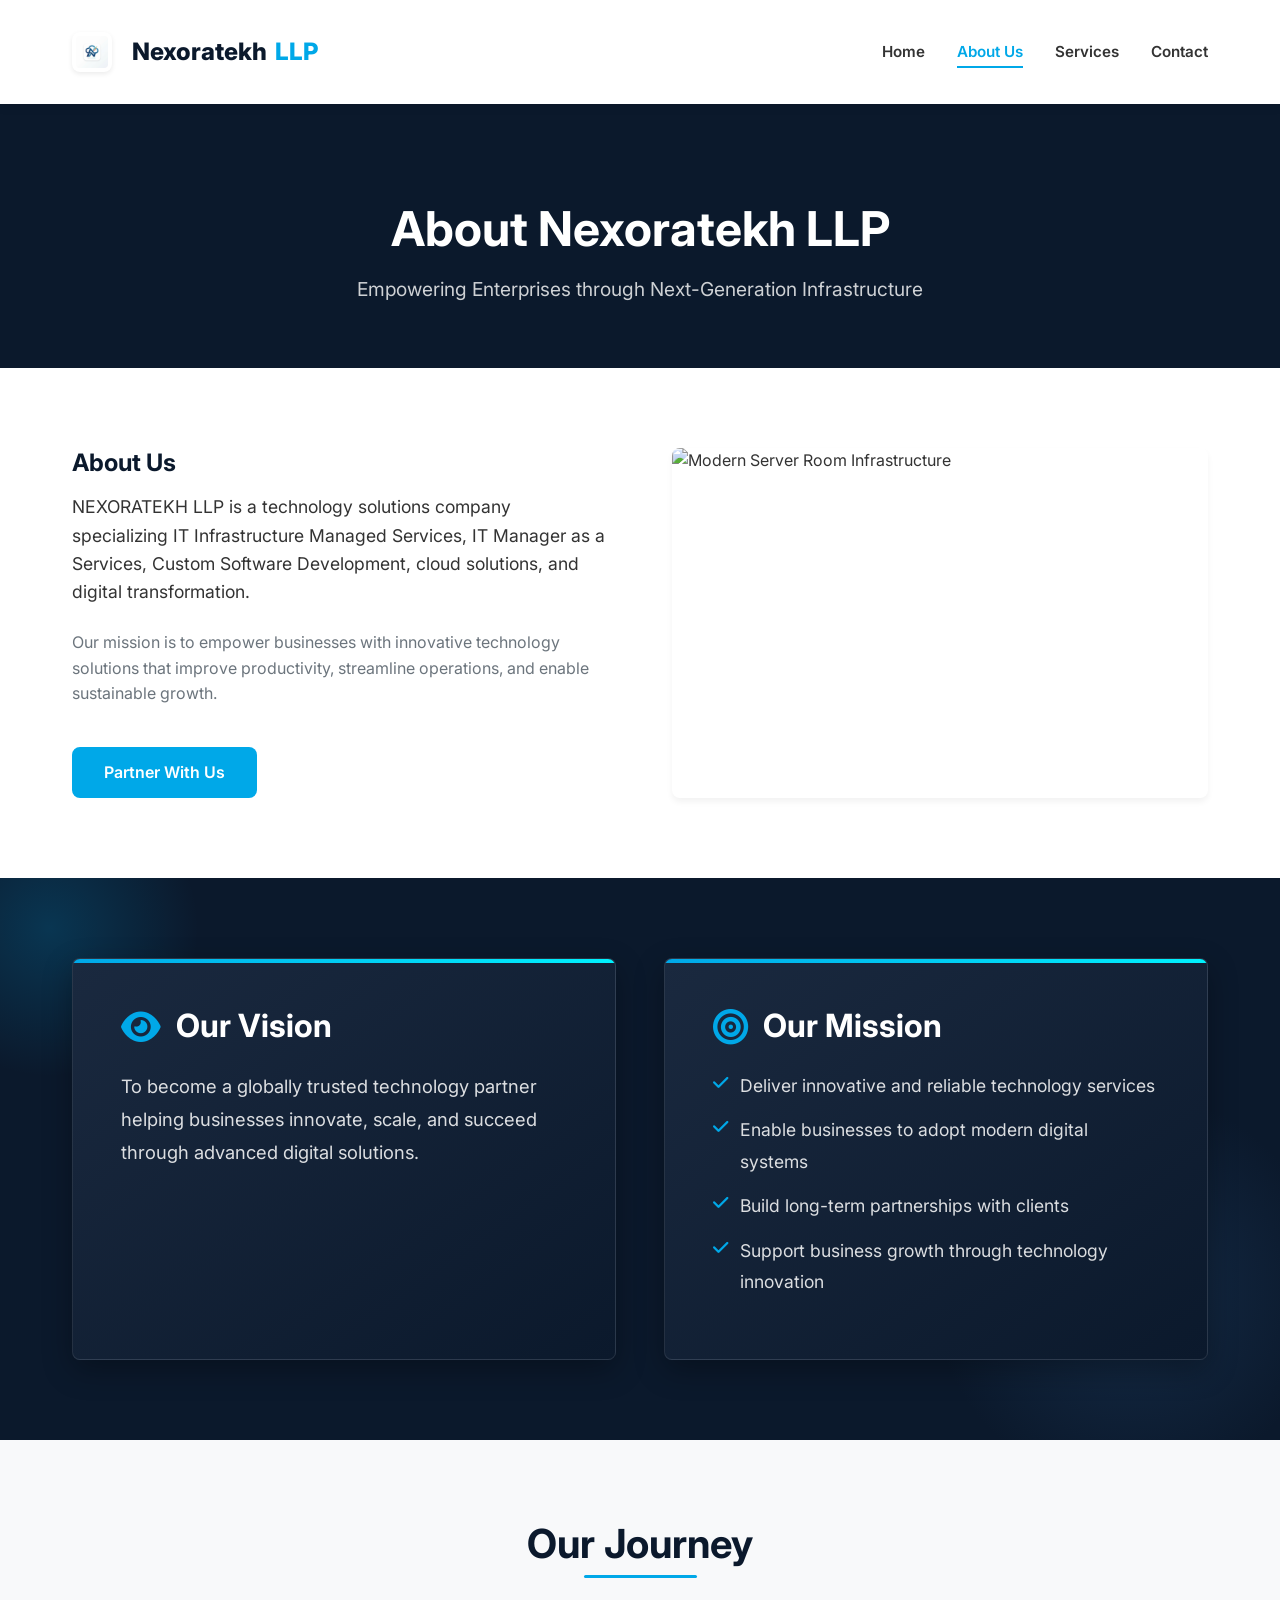
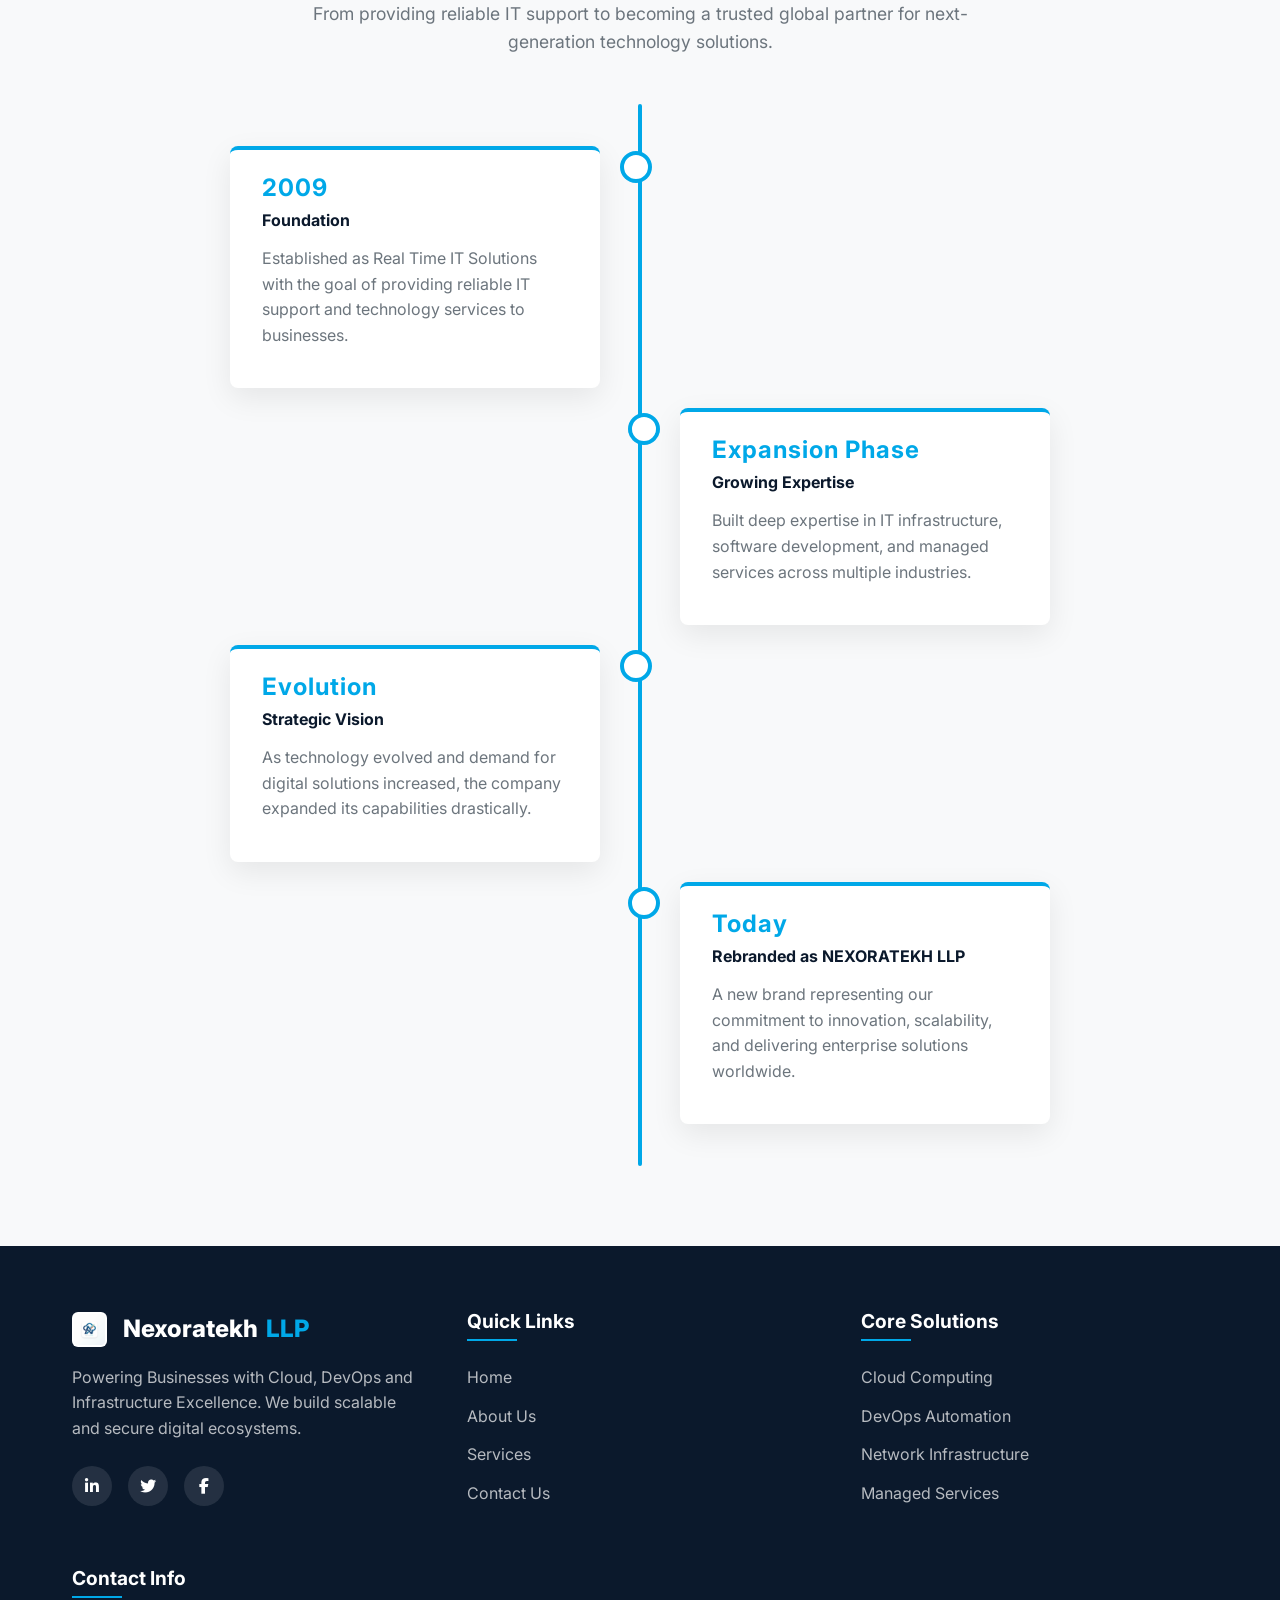
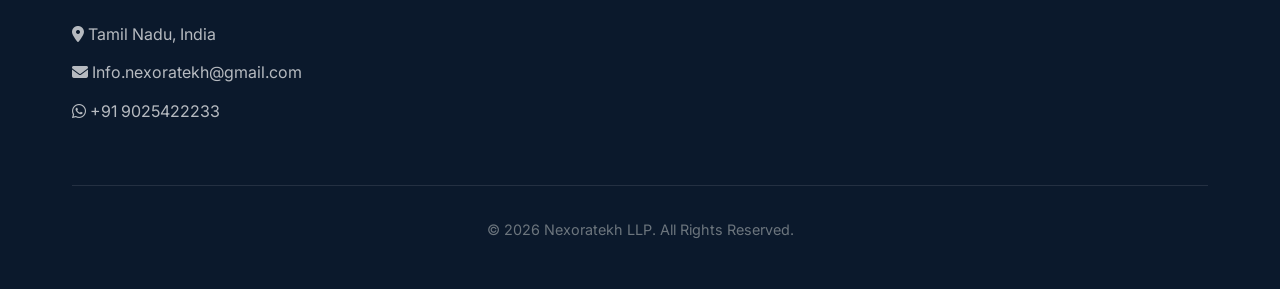
==== commit 361879ac: "update-content-whatsapp" ====
--- a/about.html
+++ b/about.html
@@ -75,7 +75,7 @@
         <div style="position: absolute; bottom: -50px; right: -50px; width: 400px; height: 400px; background: radial-gradient(circle, rgba(30,62,98,0.5) 0%, rgba(0,0,0,0) 70%); border-radius: 50%;"></div>
         
         <div class="container" style="position: relative; z-index: 1;">
-            <div class="about-grid" style="grid-template-columns: 1fr 1fr; gap: 3rem;">
+            <div class="about-grid" style="gap: 3rem;">
                 <!-- Vision -->
                 <div class="vm-card animate-on-scroll">
                     <h2><i class="fa-solid fa-eye vm-icon"></i> Our Vision</h2>
@@ -143,8 +143,8 @@
         <div class="container">
             <div class="footer-top">
                 <div class="footer-col">
-                    <a href="index.html" class="logo" style="color:var(--text-light); margin-bottom:1rem; display:inline-block;">
-                        <img src="images/logo.png" alt="Nexoratekh Icon" class="logo-img" style="vertical-align: middle; margin-right: 5px;"> Nexoratekh <span style="color:var(--accent-color);">LLP</span>
+                    <a href="index.html" class="logo" style="color:var(--text-light); margin-bottom:1rem; display:inline-flex; align-items:center;">
+                        <img src="images/logo.png" alt="Nexoratekh Icon" class="logo-img" style="margin-right: 8px; border-radius: 6px; background-color: #fff; padding: 2px;"> Nexoratekh <span style="color:var(--accent-color);">LLP</span>
                     </a>
                     <p>Powering Businesses with Cloud, DevOps and Infrastructure Excellence. We build scalable and secure digital ecosystems.</p>
                     <div class="social-links">
@@ -179,7 +179,7 @@
                     <ul class="footer-links">
                         <li><i class="fa-solid fa-location-dot"></i> Tamil Nadu, India</li>
                         <li><i class="fa-solid fa-envelope"></i> Info.nexoratekh@gmail.com</li>
-                        <li><i class="fa-solid fa-phone"></i> +91 9025422233</li>
+                        <li><i class="fa-brands fa-whatsapp"></i> <a href="https://wa.me/919025422233?text=Hello%20Nexoratekh%20LLP%2C%20I%20would%20like%20to%20inquire%20about%20your%20services." target="_blank" style="color: inherit; text-decoration: none;">+91 9025422233</a></li>
                     </ul>
                 </div>
             </div>
--- a/styles.css
+++ b/styles.css
@@ -518,7 +518,6 @@
   background-color: transparent; /* Remove background on footer */
   box-shadow: none; /* Remove shadow on footer */
   padding: 0;
-  filter: brightness(0) invert(1);
 }
 
 .footer-col p {
@@ -924,3 +923,23 @@
 .text-accent {
   color: var(--accent-color);
 }
+
+/* Mobile Fixes for Vision & Mission */
+@media screen and (max-width: 768px) {
+  .vm-card {
+    padding: 2rem 1.5rem;
+    text-align: left;
+  }
+  .vm-card h2 {
+    font-size: 1.6rem;
+    align-items: flex-start; /* Fix alignment if text wraps */
+    gap: 12px;
+  }
+  .vm-icon {
+    font-size: 1.8rem;
+    margin-top: 4px; /* Align icon slightly with the first line of text */
+  }
+  .styled-list li {
+    font-size: 1rem;
+  }
+}
